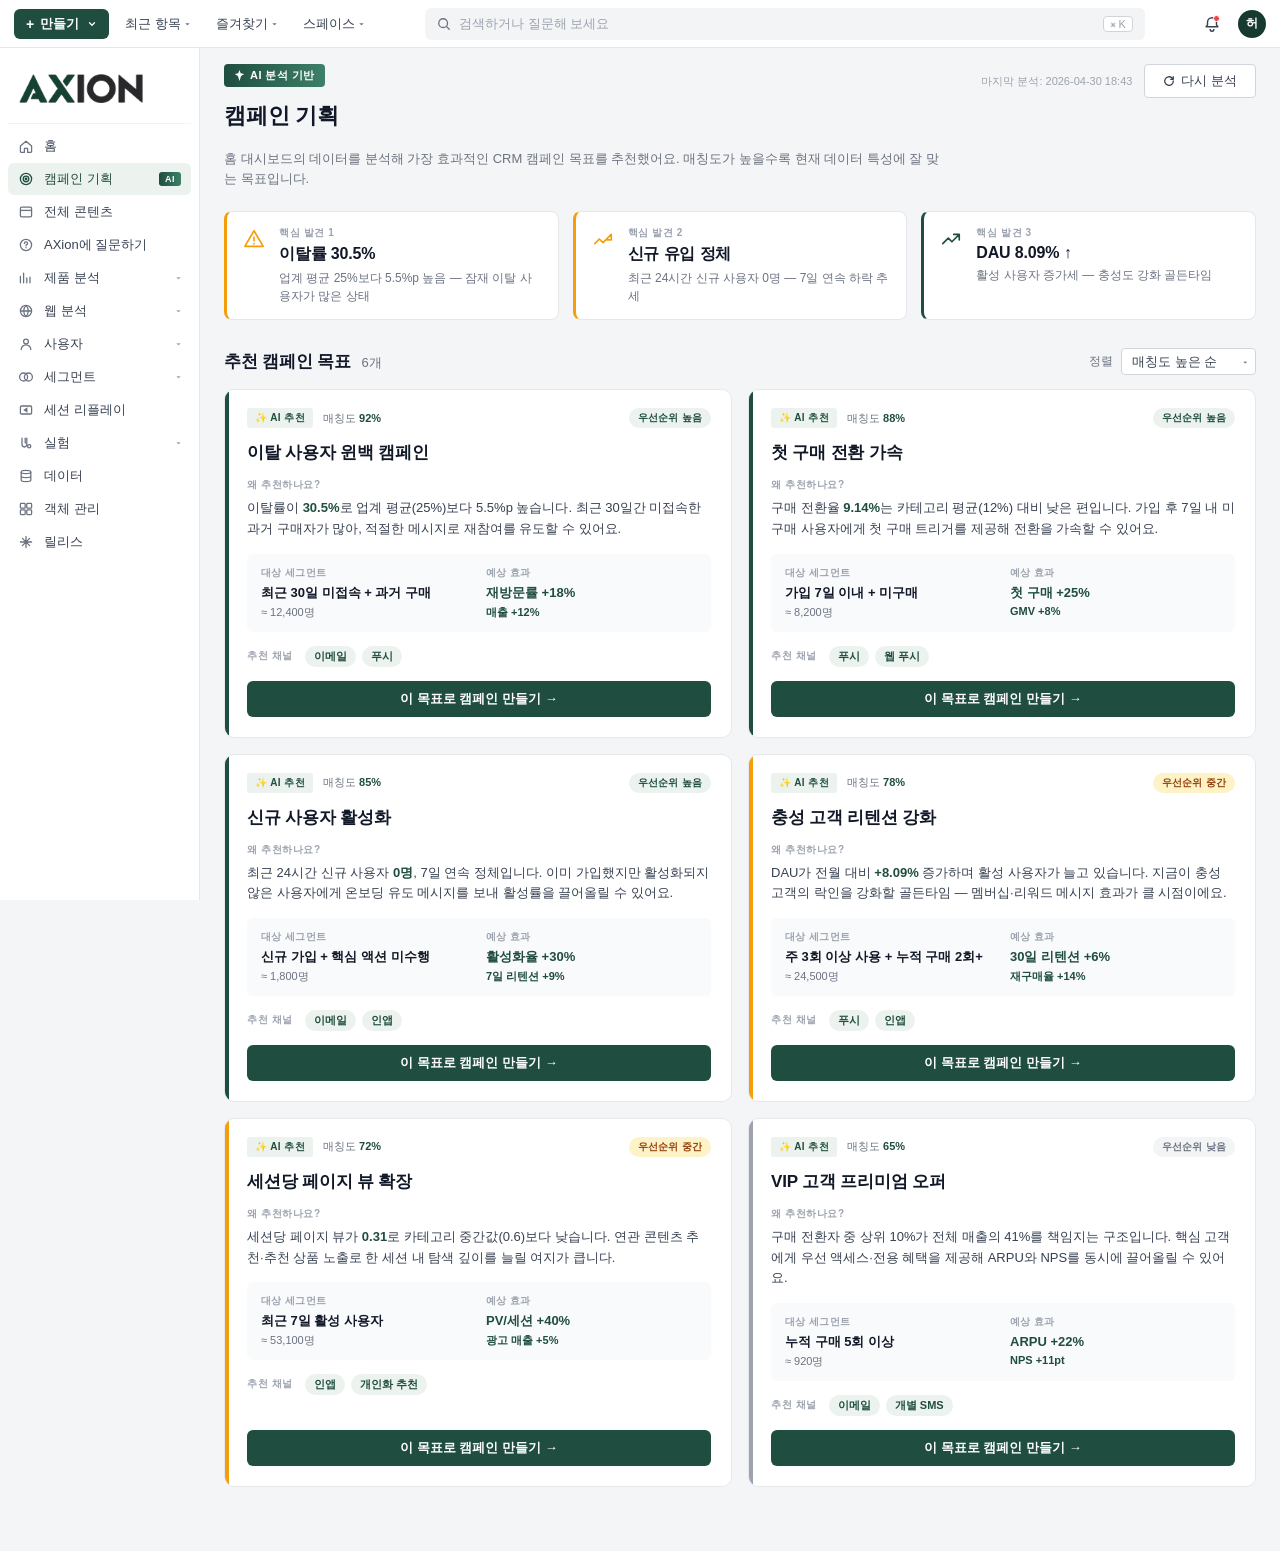
==== campaign-planning.html @ 99ae2fb6 "feat: add Campaign Planning page with AI-recommended CRM goals New campaign-planning.html sits direc" ====
<!DOCTYPE html>
<html lang="ko">
<head>
<meta charset="UTF-8" />
<meta name="viewport" content="width=device-width, initial-scale=1.0" />
<title>AXion — 캠페인 기획</title>
<link rel="stylesheet" href="styles.css" />
</head>
<body>
  <!-- ============ TOP HEADER ============ -->
  <header class="top-header">
    <div class="header-left">
      <button class="btn-create">
        <span class="plus">+</span> 만들기
        <svg class="caret" viewBox="0 0 12 12" width="10" height="10"><path d="M3 4.5l3 3 3-3" stroke="white" stroke-width="1.5" fill="none" stroke-linecap="round" stroke-linejoin="round"/></svg>
      </button>
      <button class="header-menu">최근 항목 <span class="caret-dark">▾</span></button>
      <button class="header-menu">즐겨찾기 <span class="caret-dark">▾</span></button>
      <button class="header-menu">스페이스 <span class="caret-dark">▾</span></button>
    </div>

    <div class="header-search">
      <svg class="search-icon" viewBox="0 0 16 16" width="14" height="14"><circle cx="7" cy="7" r="5" fill="none" stroke="#6b7280" stroke-width="1.5"/><path d="M11 11l3 3" stroke="#6b7280" stroke-width="1.5" stroke-linecap="round"/></svg>
      <input type="text" placeholder="검색하거나 질문해 보세요" />
      <span class="search-shortcut">⌘ K</span>
    </div>

    <div class="header-right">
      <button class="icon-btn">
        <svg viewBox="0 0 20 20" width="18" height="18" fill="none" stroke="#374151" stroke-width="1.6"><path d="M10 3a5 5 0 015 5v3l1.5 2H3.5L5 11V8a5 5 0 015-5z" stroke-linejoin="round"/><path d="M8 16a2 2 0 004 0" stroke-linecap="round"/></svg>
        <span class="badge-dot"></span>
      </button>
      <div class="avatar">허</div>
    </div>
  </header>

  <div class="app-shell">
    <!-- ============ SIDEBAR ============ -->
    <aside class="sidebar">
      <a href="index.html" class="brand" aria-label="AXion 홈">
        <img src="logo.png" alt="AXion" class="brand-img" />
      </a>
      <nav class="side-nav">
        <a href="index.html" class="nav-item">
          <svg viewBox="0 0 20 20" width="16" height="16" fill="none" stroke="currentColor" stroke-width="1.6"><path d="M3 10l7-6 7 6v7a1 1 0 01-1 1h-4v-5H8v5H4a1 1 0 01-1-1v-7z" stroke-linejoin="round"/></svg>
          홈
        </a>
        <a href="campaign-planning.html" class="nav-item active">
          <svg viewBox="0 0 20 20" width="16" height="16" fill="none" stroke="currentColor" stroke-width="1.6"><circle cx="10" cy="10" r="7"/><circle cx="10" cy="10" r="3.5"/><circle cx="10" cy="10" r="1" fill="currentColor"/></svg>
          캠페인 기획
          <span class="nav-badge">AI</span>
        </a>
        <a href="#" class="nav-item">
          <svg viewBox="0 0 20 20" width="16" height="16" fill="none" stroke="currentColor" stroke-width="1.6"><rect x="3" y="4" width="14" height="12" rx="1.5"/><path d="M3 8h14"/></svg>
          전체 콘텐츠
        </a>
        <a href="#" class="nav-item">
          <svg viewBox="0 0 20 20" width="16" height="16" fill="none" stroke="currentColor" stroke-width="1.6"><circle cx="10" cy="10" r="7"/><path d="M8 8a2 2 0 114 0c0 1-1 1.5-2 2v1m0 2v.5" stroke-linecap="round"/></svg>
          AXion에 질문하기
        </a>

        <a href="#" class="nav-item">
          <svg viewBox="0 0 20 20" width="16" height="16" fill="none" stroke="currentColor" stroke-width="1.6"><path d="M3 16V8m4 8V4m4 12v-6m4 6V9" stroke-linecap="round"/></svg>
          제품 분석
          <span class="chev">▾</span>
        </a>
        <a href="#" class="nav-item">
          <svg viewBox="0 0 20 20" width="16" height="16" fill="none" stroke="currentColor" stroke-width="1.6"><circle cx="10" cy="10" r="7"/><path d="M3 10h14M10 3a10 10 0 010 14M10 3a10 10 0 000 14"/></svg>
          웹 분석
          <span class="chev">▾</span>
        </a>
        <a href="#" class="nav-item">
          <svg viewBox="0 0 20 20" width="16" height="16" fill="none" stroke="currentColor" stroke-width="1.6"><circle cx="10" cy="7" r="3"/><path d="M4 17a6 6 0 0112 0" stroke-linecap="round"/></svg>
          사용자
          <span class="chev">▾</span>
        </a>
        <a href="segments.html" class="nav-item">
          <svg viewBox="0 0 20 20" width="16" height="16" fill="none" stroke="currentColor" stroke-width="1.6"><circle cx="7" cy="10" r="5"/><circle cx="13" cy="10" r="5"/></svg>
          세그먼트
          <span class="chev">▾</span>
        </a>
        <a href="#" class="nav-item">
          <svg viewBox="0 0 20 20" width="16" height="16" fill="none" stroke="currentColor" stroke-width="1.6"><rect x="3" y="5" width="14" height="10" rx="1.5"/><path d="M8 10l3-2v4l-3-2z" fill="currentColor"/></svg>
          세션 리플레이
        </a>
        <a href="#" class="nav-item">
          <svg viewBox="0 0 20 20" width="16" height="16" fill="none" stroke="currentColor" stroke-width="1.6"><path d="M5 4v8a3 3 0 006 0V4M9 4v6" stroke-linecap="round"/><circle cx="14" cy="14" r="2"/></svg>
          실험
          <span class="chev">▾</span>
        </a>

        <a href="#" class="nav-item">
          <svg viewBox="0 0 20 20" width="16" height="16" fill="none" stroke="currentColor" stroke-width="1.6"><ellipse cx="10" cy="5" rx="6" ry="2"/><path d="M4 5v10c0 1.1 2.7 2 6 2s6-.9 6-2V5M4 10c0 1.1 2.7 2 6 2s6-.9 6-2"/></svg>
          데이터
        </a>
        <a href="#" class="nav-item">
          <svg viewBox="0 0 20 20" width="16" height="16" fill="none" stroke="currentColor" stroke-width="1.6"><rect x="3" y="3" width="6" height="6" rx="1"/><rect x="11" y="3" width="6" height="6" rx="1"/><rect x="3" y="11" width="6" height="6" rx="1"/><rect x="11" y="11" width="6" height="6" rx="1"/></svg>
          객체 관리
        </a>
        <a href="#" class="nav-item">
          <svg viewBox="0 0 20 20" width="16" height="16" fill="none" stroke="currentColor" stroke-width="1.6"><path d="M10 3v14M3 10h14M5.5 5.5l9 9M14.5 5.5l-9 9" stroke-linecap="round"/></svg>
          릴리스
        </a>
      </nav>
    </aside>

    <!-- ============ MAIN CONTENT ============ -->
    <main class="main">
      <!-- Page header -->
      <div class="cp-header">
        <div class="cp-header-text">
          <span class="ai-badge">
            <svg viewBox="0 0 14 14" width="11" height="11" fill="white"><path d="M7 0l1.5 4L13 5l-4 2.5L7 14l-2-6.5L1 5l4.5-1z"/></svg>
            AI 분석 기반
          </span>
          <h1 class="page-title">캠페인 기획</h1>
          <p class="page-subtitle">홈 대시보드의 데이터를 분석해 가장 효과적인 CRM 캠페인 목표를 추천했어요. 매칭도가 높을수록 현재 데이터 특성에 잘 맞는 목표입니다.</p>
        </div>
        <div class="cp-actions">
          <span class="cp-meta">마지막 분석: 2026-04-30 18:43</span>
          <button class="btn-secondary">
            <svg viewBox="0 0 14 14" width="12" height="12" fill="none" stroke="currentColor" stroke-width="1.5"><path d="M12 7a5 5 0 11-1.5-3.5L12 5M12 2v3h-3" stroke-linecap="round" stroke-linejoin="round"/></svg>
            다시 분석
          </button>
        </div>
      </div>

      <!-- Insights row -->
      <section class="insights-row">
        <article class="insight-card insight-warn">
          <div class="insight-icon">
            <svg viewBox="0 0 24 24" width="22" height="22" fill="none" stroke="#f59e0b" stroke-width="1.8"><path d="M12 3l10 17H2L12 3z" stroke-linejoin="round"/><path d="M12 10v4M12 17v.5" stroke-linecap="round"/></svg>
          </div>
          <div class="insight-body">
            <div class="insight-label">핵심 발견 1</div>
            <h3 class="insight-title">이탈률 30.5%</h3>
            <p class="insight-desc">업계 평균 25%보다 5.5%p 높음 — 잠재 이탈 사용자가 많은 상태</p>
          </div>
        </article>

        <article class="insight-card insight-warn">
          <div class="insight-icon">
            <svg viewBox="0 0 24 24" width="22" height="22" fill="none" stroke="#f59e0b" stroke-width="1.8"><path d="M3 17l5-5 4 4 9-9M21 7v6h-6" stroke-linecap="round" stroke-linejoin="round"/></svg>
          </div>
          <div class="insight-body">
            <div class="insight-label">핵심 발견 2</div>
            <h3 class="insight-title">신규 유입 정체</h3>
            <p class="insight-desc">최근 24시간 신규 사용자 0명 — 7일 연속 하락 추세</p>
          </div>
        </article>

        <article class="insight-card insight-good">
          <div class="insight-icon">
            <svg viewBox="0 0 24 24" width="22" height="22" fill="none" stroke="#1f4d3f" stroke-width="1.8"><path d="M3 17l6-6 4 4 8-8M15 7h6v6" stroke-linecap="round" stroke-linejoin="round"/></svg>
          </div>
          <div class="insight-body">
            <div class="insight-label">핵심 발견 3</div>
            <h3 class="insight-title">DAU 8.09% ↑</h3>
            <p class="insight-desc">활성 사용자 증가세 — 충성도 강화 골든타임</p>
          </div>
        </article>
      </section>

      <!-- Goals header -->
      <div class="goals-head">
        <h2 class="goals-section-title">추천 캠페인 목표 <span class="goal-count">6개</span></h2>
        <div class="goals-controls">
          <span class="sort-label">정렬</span>
          <div class="filter-select-wrap">
            <select class="filter-select">
              <option>매칭도 높은 순</option>
              <option>우선순위 높은 순</option>
              <option>예상 효과 큰 순</option>
            </select>
          </div>
        </div>
      </div>

      <!-- Goals grid -->
      <div class="goals-grid">
        <!-- Goal 1: 이탈 윈백 -->
        <article class="goal-card priority-high-card">
          <header class="goal-header">
            <div class="goal-meta">
              <span class="ai-pill">✨ AI 추천</span>
              <span class="match-score">매칭도 <strong>92%</strong></span>
            </div>
            <span class="priority-pill priority-high">우선순위 높음</span>
          </header>

          <h3 class="goal-title">이탈 사용자 윈백 캠페인</h3>

          <div class="goal-section">
            <div class="goal-section-label">왜 추천하나요?</div>
            <p class="goal-reason">
              이탈률이 <strong>30.5%</strong>로 업계 평균(25%)보다 5.5%p 높습니다.
              최근 30일간 미접속한 과거 구매자가 많아, 적절한 메시지로 재참여를 유도할 수 있어요.
            </p>
          </div>

          <div class="goal-grid-meta">
            <div class="goal-meta-item">
              <div class="goal-meta-label">대상 세그먼트</div>
              <div class="goal-meta-value">최근 30일 미접속 + 과거 구매</div>
              <div class="goal-meta-sub">≈ 12,400명</div>
            </div>
            <div class="goal-meta-item">
              <div class="goal-meta-label">예상 효과</div>
              <div class="goal-meta-value impact">재방문률 +18%</div>
              <div class="goal-meta-sub impact-sub">매출 +12%</div>
            </div>
          </div>

          <div class="goal-channels">
            <span class="goal-section-label inline">추천 채널</span>
            <div class="channel-chips">
              <span class="channel-chip">이메일</span>
              <span class="channel-chip">푸시</span>
            </div>
          </div>

          <a href="segments.html" class="btn-primary goal-cta">이 목표로 캠페인 만들기 →</a>
        </article>

        <!-- Goal 2: 첫 구매 전환 -->
        <article class="goal-card priority-high-card">
          <header class="goal-header">
            <div class="goal-meta">
              <span class="ai-pill">✨ AI 추천</span>
              <span class="match-score">매칭도 <strong>88%</strong></span>
            </div>
            <span class="priority-pill priority-high">우선순위 높음</span>
          </header>

          <h3 class="goal-title">첫 구매 전환 가속</h3>

          <div class="goal-section">
            <div class="goal-section-label">왜 추천하나요?</div>
            <p class="goal-reason">
              구매 전환율 <strong>9.14%</strong>는 카테고리 평균(12%) 대비 낮은 편입니다.
              가입 후 7일 내 미구매 사용자에게 첫 구매 트리거를 제공해 전환을 가속할 수 있어요.
            </p>
          </div>

          <div class="goal-grid-meta">
            <div class="goal-meta-item">
              <div class="goal-meta-label">대상 세그먼트</div>
              <div class="goal-meta-value">가입 7일 이내 + 미구매</div>
              <div class="goal-meta-sub">≈ 8,200명</div>
            </div>
            <div class="goal-meta-item">
              <div class="goal-meta-label">예상 효과</div>
              <div class="goal-meta-value impact">첫 구매 +25%</div>
              <div class="goal-meta-sub impact-sub">GMV +8%</div>
            </div>
          </div>

          <div class="goal-channels">
            <span class="goal-section-label inline">추천 채널</span>
            <div class="channel-chips">
              <span class="channel-chip">푸시</span>
              <span class="channel-chip">웹 푸시</span>
            </div>
          </div>

          <a href="segments.html" class="btn-primary goal-cta">이 목표로 캠페인 만들기 →</a>
        </article>

        <!-- Goal 3: 신규 활성화 -->
        <article class="goal-card priority-high-card">
          <header class="goal-header">
            <div class="goal-meta">
              <span class="ai-pill">✨ AI 추천</span>
              <span class="match-score">매칭도 <strong>85%</strong></span>
            </div>
            <span class="priority-pill priority-high">우선순위 높음</span>
          </header>

          <h3 class="goal-title">신규 사용자 활성화</h3>

          <div class="goal-section">
            <div class="goal-section-label">왜 추천하나요?</div>
            <p class="goal-reason">
              최근 24시간 신규 사용자 <strong>0명</strong>, 7일 연속 정체입니다.
              이미 가입했지만 활성화되지 않은 사용자에게 온보딩 유도 메시지를 보내 활성률을 끌어올릴 수 있어요.
            </p>
          </div>

          <div class="goal-grid-meta">
            <div class="goal-meta-item">
              <div class="goal-meta-label">대상 세그먼트</div>
              <div class="goal-meta-value">신규 가입 + 핵심 액션 미수행</div>
              <div class="goal-meta-sub">≈ 1,800명</div>
            </div>
            <div class="goal-meta-item">
              <div class="goal-meta-label">예상 효과</div>
              <div class="goal-meta-value impact">활성화율 +30%</div>
              <div class="goal-meta-sub impact-sub">7일 리텐션 +9%</div>
            </div>
          </div>

          <div class="goal-channels">
            <span class="goal-section-label inline">추천 채널</span>
            <div class="channel-chips">
              <span class="channel-chip">이메일</span>
              <span class="channel-chip">인앱</span>
            </div>
          </div>

          <a href="segments.html" class="btn-primary goal-cta">이 목표로 캠페인 만들기 →</a>
        </article>

        <!-- Goal 4: 충성 고객 리텐션 -->
        <article class="goal-card priority-mid-card">
          <header class="goal-header">
            <div class="goal-meta">
              <span class="ai-pill">✨ AI 추천</span>
              <span class="match-score">매칭도 <strong>78%</strong></span>
            </div>
            <span class="priority-pill priority-mid">우선순위 중간</span>
          </header>

          <h3 class="goal-title">충성 고객 리텐션 강화</h3>

          <div class="goal-section">
            <div class="goal-section-label">왜 추천하나요?</div>
            <p class="goal-reason">
              DAU가 전월 대비 <strong>+8.09%</strong> 증가하며 활성 사용자가 늘고 있습니다.
              지금이 충성 고객의 락인을 강화할 골든타임 — 멤버십·리워드 메시지 효과가 클 시점이에요.
            </p>
          </div>

          <div class="goal-grid-meta">
            <div class="goal-meta-item">
              <div class="goal-meta-label">대상 세그먼트</div>
              <div class="goal-meta-value">주 3회 이상 사용 + 누적 구매 2회+</div>
              <div class="goal-meta-sub">≈ 24,500명</div>
            </div>
            <div class="goal-meta-item">
              <div class="goal-meta-label">예상 효과</div>
              <div class="goal-meta-value impact">30일 리텐션 +6%</div>
              <div class="goal-meta-sub impact-sub">재구매율 +14%</div>
            </div>
          </div>

          <div class="goal-channels">
            <span class="goal-section-label inline">추천 채널</span>
            <div class="channel-chips">
              <span class="channel-chip">푸시</span>
              <span class="channel-chip">인앱</span>
            </div>
          </div>

          <a href="segments.html" class="btn-primary goal-cta">이 목표로 캠페인 만들기 →</a>
        </article>

        <!-- Goal 5: 세션 길이 -->
        <article class="goal-card priority-mid-card">
          <header class="goal-header">
            <div class="goal-meta">
              <span class="ai-pill">✨ AI 추천</span>
              <span class="match-score">매칭도 <strong>72%</strong></span>
            </div>
            <span class="priority-pill priority-mid">우선순위 중간</span>
          </header>

          <h3 class="goal-title">세션당 페이지 뷰 확장</h3>

          <div class="goal-section">
            <div class="goal-section-label">왜 추천하나요?</div>
            <p class="goal-reason">
              세션당 페이지 뷰가 <strong>0.31</strong>로 카테고리 중간값(0.6)보다 낮습니다.
              연관 콘텐츠 추천·추천 상품 노출로 한 세션 내 탐색 깊이를 늘릴 여지가 큽니다.
            </p>
          </div>

          <div class="goal-grid-meta">
            <div class="goal-meta-item">
              <div class="goal-meta-label">대상 세그먼트</div>
              <div class="goal-meta-value">최근 7일 활성 사용자</div>
              <div class="goal-meta-sub">≈ 53,100명</div>
            </div>
            <div class="goal-meta-item">
              <div class="goal-meta-label">예상 효과</div>
              <div class="goal-meta-value impact">PV/세션 +40%</div>
              <div class="goal-meta-sub impact-sub">광고 매출 +5%</div>
            </div>
          </div>

          <div class="goal-channels">
            <span class="goal-section-label inline">추천 채널</span>
            <div class="channel-chips">
              <span class="channel-chip">인앱</span>
              <span class="channel-chip">개인화 추천</span>
            </div>
          </div>

          <a href="segments.html" class="btn-primary goal-cta">이 목표로 캠페인 만들기 →</a>
        </article>

        <!-- Goal 6: VIP -->
        <article class="goal-card priority-low-card">
          <header class="goal-header">
            <div class="goal-meta">
              <span class="ai-pill">✨ AI 추천</span>
              <span class="match-score">매칭도 <strong>65%</strong></span>
            </div>
            <span class="priority-pill priority-low">우선순위 낮음</span>
          </header>

          <h3 class="goal-title">VIP 고객 프리미엄 오퍼</h3>

          <div class="goal-section">
            <div class="goal-section-label">왜 추천하나요?</div>
            <p class="goal-reason">
              구매 전환자 중 상위 10%가 전체 매출의 41%를 책임지는 구조입니다.
              핵심 고객에게 우선 액세스·전용 혜택을 제공해 ARPU와 NPS를 동시에 끌어올릴 수 있어요.
            </p>
          </div>

          <div class="goal-grid-meta">
            <div class="goal-meta-item">
              <div class="goal-meta-label">대상 세그먼트</div>
              <div class="goal-meta-value">누적 구매 5회 이상</div>
              <div class="goal-meta-sub">≈ 920명</div>
            </div>
            <div class="goal-meta-item">
              <div class="goal-meta-label">예상 효과</div>
              <div class="goal-meta-value impact">ARPU +22%</div>
              <div class="goal-meta-sub impact-sub">NPS +11pt</div>
            </div>
          </div>

          <div class="goal-channels">
            <span class="goal-section-label inline">추천 채널</span>
            <div class="channel-chips">
              <span class="channel-chip">이메일</span>
              <span class="channel-chip">개별 SMS</span>
            </div>
          </div>

          <a href="segments.html" class="btn-primary goal-cta">이 목표로 캠페인 만들기 →</a>
        </article>
      </div>
    </main>
  </div>
</body>
</html>
---- styles.css ----
/* ========== RESET / BASE ========== */
* { box-sizing: border-box; margin: 0; padding: 0; }
html, body { height: 100%; }
body {
  font-family: 'Inter', -apple-system, BlinkMacSystemFont, 'Segoe UI', Roboto, 'Helvetica Neue', Arial, sans-serif;
  font-size: 13px;
  color: #1f2937;
  background: #f4f5f7;
  -webkit-font-smoothing: antialiased;
  -moz-osx-font-smoothing: grayscale;
}
a { color: inherit; text-decoration: none; }
button { font: inherit; cursor: pointer; border: none; background: none; }

/* ========== TOP HEADER ========== */
.top-header {
  height: 48px;
  background: #fff;
  border-bottom: 1px solid #e5e7eb;
  display: flex;
  align-items: center;
  padding: 0 14px;
  gap: 14px;
  position: sticky;
  top: 0;
  z-index: 50;
}
.header-left {
  display: flex;
  align-items: center;
  gap: 6px;
}
.btn-create {
  display: inline-flex;
  align-items: center;
  gap: 6px;
  background: #1f4d3f;
  color: white;
  font-weight: 600;
  font-size: 13px;
  padding: 6px 12px;
  border-radius: 6px;
  height: 30px;
}
.btn-create:hover { background: #163a30; }
.btn-create .plus { font-size: 14px; line-height: 1; }
.btn-create .caret { margin-left: 2px; }

.header-menu {
  color: #374151;
  font-size: 13px;
  padding: 6px 10px;
  border-radius: 6px;
  display: inline-flex;
  align-items: center;
  gap: 4px;
  height: 30px;
}
.header-menu:hover { background: #f3f4f6; }
.caret-dark { color: #6b7280; font-size: 10px; }

.header-search {
  flex: 1;
  max-width: 720px;
  margin: 0 auto;
  position: relative;
  display: flex;
  align-items: center;
  background: #f3f4f6;
  border-radius: 6px;
  padding: 0 12px;
  height: 32px;
}
.header-search:hover { background: #eceff3; }
.search-icon { flex-shrink: 0; }
.header-search input {
  flex: 1;
  border: none;
  background: transparent;
  outline: none;
  margin-left: 8px;
  font-size: 13px;
  color: #1f2937;
}
.header-search input::placeholder { color: #9ca3af; }
.search-shortcut {
  font-size: 11px;
  color: #9ca3af;
  border: 1px solid #d1d5db;
  padding: 1px 6px;
  border-radius: 4px;
  background: #fff;
}

.header-right {
  display: flex;
  align-items: center;
  gap: 10px;
}
.icon-btn {
  width: 32px;
  height: 32px;
  border-radius: 6px;
  display: inline-flex;
  align-items: center;
  justify-content: center;
  position: relative;
}
.icon-btn:hover { background: #f3f4f6; }
.badge-dot {
  position: absolute;
  top: 7px;
  right: 8px;
  width: 7px;
  height: 7px;
  border-radius: 50%;
  background: #ef4444;
  border: 1.5px solid #fff;
}
.avatar {
  width: 28px;
  height: 28px;
  border-radius: 50%;
  background: #163a30;
  color: white;
  font-weight: 600;
  font-size: 12px;
  display: inline-flex;
  align-items: center;
  justify-content: center;
}

/* ========== APP SHELL ========== */
.app-shell {
  display: grid;
  grid-template-columns: 200px 1fr;
  min-height: calc(100vh - 48px);
}

/* ========== SIDEBAR ========== */
.sidebar {
  background: #fff;
  border-right: 1px solid #e5e7eb;
  padding: 12px 8px;
  position: sticky;
  top: 48px;
  align-self: start;
  height: calc(100vh - 48px);
  overflow-y: auto;
}
.brand {
  display: flex;
  align-items: center;
  padding: 8px 8px 14px;
  margin-bottom: 6px;
  border-bottom: 1px solid #f1f3f5;
}
.brand-img {
  width: 130px;
  height: auto;
  display: block;
}

.side-nav { display: flex; flex-direction: column; gap: 1px; }
.nav-item {
  display: flex;
  align-items: center;
  gap: 10px;
  padding: 7px 10px;
  border-radius: 6px;
  color: #374151;
  font-size: 13px;
  font-weight: 500;
  position: relative;
}
.nav-item:hover { background: #f3f4f6; }
.nav-item.active {
  background: #ecf3ef;
  color: #1f4d3f;
}
.nav-item.active svg { color: #1f4d3f; }
.nav-item svg { flex-shrink: 0; color: #6b7280; }
.nav-item .chev {
  margin-left: auto;
  color: #9ca3af;
  font-size: 10px;
}

/* ========== MAIN ========== */
.main {
  padding: 16px 24px 40px;
  max-width: 1400px;
  width: 100%;
}
.project-tab {
  display: inline-flex;
  align-items: center;
  gap: 8px;
  margin-bottom: 8px;
}
.tab-pill {
  font-size: 13px;
  color: #374151;
  padding: 4px 10px;
  background: transparent;
  font-weight: 500;
}
.tab-icon {
  width: 24px;
  height: 24px;
  display: inline-flex;
  align-items: center;
  justify-content: center;
  border-radius: 4px;
}
.tab-icon:hover { background: #e5e7eb; }

.page-title {
  font-size: 22px;
  font-weight: 700;
  color: #111827;
  margin: 4px 0 18px;
  letter-spacing: -0.01em;
}
.page-title .wave { display: inline-block; }

/* ========== CARDS ========== */
.card {
  background: #fff;
  border: 1px solid #e5e7eb;
  border-radius: 8px;
  padding: 18px 20px;
}

/* ========== TOP GRID (stats + gauge) ========== */
.top-grid {
  display: grid;
  grid-template-columns: minmax(0, 2fr) minmax(0, 1fr);
  gap: 16px;
  margin-bottom: 16px;
}

.stat-chart-card { padding: 0; display: flex; flex-direction: column; }

.stat-tiles {
  display: grid;
  grid-template-columns: repeat(5, 1fr);
  border-bottom: 1px solid #e5e7eb;
}
.stat-tile {
  padding: 14px 16px;
  border-right: 1px solid #e5e7eb;
  cursor: pointer;
  position: relative;
}
.stat-tile:last-child { border-right: none; }
.stat-tile.active::before {
  content: "";
  position: absolute;
  left: 0; right: 0; bottom: -1px;
  height: 2px;
  background: #1f4d3f;
}
.stat-tile.active { background: #f6faf8; }
.stat-tile:hover { background: #f9fafb; }
.stat-label {
  font-size: 11px;
  color: #6b7280;
  margin-bottom: 6px;
  font-weight: 500;
}
.stat-value {
  font-size: 18px;
  font-weight: 700;
  color: #111827;
  display: flex;
  align-items: baseline;
  gap: 6px;
  flex-wrap: wrap;
}
.muted-sm { color: #9ca3af; font-size: 11px; font-weight: 400; }

.delta-up { color: #16a34a; font-size: 11px; font-weight: 600; }
.delta-down { color: #dc2626; font-size: 11px; font-weight: 600; }
.delta-flat { color: #9ca3af; font-size: 11px; font-weight: 600; }
.delta-up.small, .delta-down.small, .delta-flat.small { font-size: 12px; }

.chart-wrap { padding: 16px 20px 0; }
.line-chart { width: 100%; height: 220px; display: block; }

.card-foot {
  display: flex;
  justify-content: space-between;
  align-items: center;
  padding: 10px 20px 14px;
}
.link {
  color: #1f4d3f;
  font-size: 12px;
  font-weight: 500;
}
.link:hover { text-decoration: underline; }

/* ========== GAUGE CARD ========== */
.gauge-card { display: flex; flex-direction: column; }
.gauge-head {
  display: flex;
  justify-content: space-between;
  align-items: flex-start;
  gap: 8px;
  margin-bottom: 6px;
}
.gauge-title {
  font-size: 13px;
  font-weight: 600;
  color: #111827;
  display: inline-flex;
  align-items: center;
  gap: 6px;
}
.info { color: #9ca3af; font-size: 11px; }
.realtime-pill {
  display: inline-flex;
  align-items: center;
  gap: 5px;
  font-size: 11px;
  color: #6b7280;
  background: #f3f4f6;
  padding: 3px 8px;
  border-radius: 10px;
}
.pulse {
  width: 6px;
  height: 6px;
  border-radius: 50%;
  background: #22c55e;
  box-shadow: 0 0 0 0 rgba(34,197,94,0.6);
  animation: pulse 1.6s infinite;
}
@keyframes pulse {
  0%   { box-shadow: 0 0 0 0 rgba(34,197,94,0.6); }
  70%  { box-shadow: 0 0 0 6px rgba(34,197,94,0); }
  100% { box-shadow: 0 0 0 0 rgba(34,197,94,0); }
}

.gauge-wrap {
  flex: 1;
  display: flex;
  align-items: center;
  justify-content: center;
  padding: 4px 0 8px;
}
.gauge { width: 100%; max-width: 260px; height: auto; }

.gauge-stats {
  display: grid;
  grid-template-columns: 1fr 1fr;
  border-top: 1px solid #e5e7eb;
  margin: 0 -20px -18px;
}
.gauge-stat {
  padding: 14px 20px;
}
.gauge-stat:first-child { border-right: 1px solid #e5e7eb; }
.big-num {
  font-size: 22px;
  font-weight: 700;
  color: #111827;
  margin-top: 4px;
}

/* ========== TEMPLATES ========== */
.templates-card { margin-bottom: 16px; padding: 16px 20px; }
.templates-head {
  display: flex;
  justify-content: space-between;
  align-items: center;
  margin-bottom: 14px;
}
.section-title {
  font-size: 13px;
  font-weight: 600;
  color: #111827;
  display: inline-flex;
  align-items: center;
  gap: 6px;
}
.templates-row {
  display: grid;
  grid-template-columns: repeat(9, minmax(0, 1fr));
  gap: 10px;
}
.template { cursor: pointer; }
.thumb {
  border-radius: 6px;
  height: 72px;
  display: flex;
  align-items: center;
  justify-content: center;
  padding: 8px;
  margin-bottom: 6px;
  border: 1px solid transparent;
}
.template:hover .thumb { border-color: #b9d6c8; }
.thumb-purple    { background: #ede7ff; }
.thumb-pink      { background: #fce4ec; }
.thumb-pink-light{ background: #ffebee; }
.thumb-teal      { background: #e0f2f1; }
.thumb-mint      { background: #e0f7fa; }
.thumb-teal2     { background: #e0f2f1; }
.thumb-blue      { background: #e8eaf6; }
.thumb-mint2     { background: #e0f2f1; }
.thumb-purple2   { background: #ede7f6; }
.template-name {
  font-size: 11px;
  color: #374151;
  text-align: left;
  font-weight: 500;
}

/* ========== BOTTOM GRID ========== */
.bottom-grid {
  display: grid;
  grid-template-columns: repeat(3, minmax(0, 1fr));
  gap: 16px;
}
.metric-card { padding: 16px 18px; }
.metric-head {
  display: flex;
  justify-content: space-between;
  align-items: center;
  margin-bottom: 10px;
}
.metric-title {
  font-size: 13px;
  font-weight: 600;
  color: #111827;
}
.metric-num {
  font-size: 28px;
  font-weight: 700;
  color: #111827;
  display: flex;
  align-items: baseline;
  gap: 8px;
}
.metric-sub {
  margin-top: 2px;
  line-height: 1.4;
}
.mini-chart {
  width: 100%;
  height: 80px;
  margin-top: 12px;
  display: block;
}

.session-card {
  display: flex;
  flex-direction: column;
  justify-content: space-between;
}
.session-num {
  font-size: 56px;
  font-weight: 700;
  color: #111827;
  text-align: right;
  margin-top: 12px;
  letter-spacing: -0.02em;
}
.session-sub {
  text-align: right;
  margin-top: 4px;
}

/* ========== NAV SUB ITEM ========== */
.nav-item.nav-sub {
  padding-left: 38px;
  font-size: 12px;
  color: #6b7280;
  font-weight: 500;
}
.nav-item.nav-sub:hover { background: #f3f4f6; color: #1f4d3f; }

/* ========== SEGMENTS PAGE ========== */
.breadcrumb {
  font-size: 13px;
  color: #6b7280;
  margin-bottom: 6px;
}
.breadcrumb a { color: #6b7280; font-weight: 500; }
.breadcrumb a:hover { color: #1f4d3f; }
.breadcrumb .bc-sep { margin: 0 6px; color: #9ca3af; }
.breadcrumb span:last-child { color: #111827; font-weight: 500; }

.tab-strip {
  display: flex;
  border-bottom: 1px solid #e5e7eb;
  margin-bottom: 18px;
}
.tab {
  padding: 10px 18px;
  font-size: 13px;
  color: #6b7280;
  border-bottom: 2px solid transparent;
  display: inline-flex;
  align-items: center;
  gap: 6px;
  font-weight: 500;
  margin-bottom: -1px;
}
.tab:hover { color: #111827; }
.tab-active {
  color: #1f4d3f;
  border-bottom-color: #1f4d3f;
  background: #f6faf8;
  font-weight: 600;
}
.tab-close {
  color: #9ca3af;
  font-size: 14px;
  width: 16px;
  height: 16px;
  display: inline-flex;
  align-items: center;
  justify-content: center;
  border-radius: 50%;
}
.tab-close:hover { background: #e5e7eb; color: #1f2937; }

/* ----- Segment builder card ----- */
.segment-panel { padding: 0; overflow: hidden; }

.form-section {
  padding: 18px 22px;
  border-bottom: 1px solid #e5e7eb;
}
.form-section:last-of-type { border-bottom: none; }

.form-row {
  display: flex;
  align-items: center;
  gap: 18px;
}
.form-label-inline {
  font-size: 13px;
  font-weight: 700;
  color: #111827;
  min-width: 90px;
}
.check-line {
  display: inline-flex;
  align-items: center;
  gap: 8px;
  font-size: 13px;
  color: #374151;
  cursor: pointer;
}
.check-line input[type=checkbox] {
  accent-color: #1f4d3f;
  width: 14px;
  height: 14px;
  cursor: pointer;
}
.form-label {
  font-size: 14px;
  font-weight: 700;
  color: #111827;
}

.filters-head {
  display: flex;
  justify-content: space-between;
  align-items: center;
  margin-bottom: 14px;
}
.filters-meta {
  display: inline-flex;
  gap: 18px;
  font-size: 12px;
  align-items: center;
}
.meta-check {
  color: #16a34a;
  display: inline-flex;
  align-items: center;
  gap: 4px;
  font-weight: 500;
}
.meta-link {
  color: #1f4d3f;
  font-weight: 500;
  display: inline-flex;
  align-items: center;
  gap: 4px;
}
.meta-link:hover { text-decoration: underline; }

/* ----- Filter row ----- */
.filter-row {
  display: flex;
  align-items: center;
  gap: 10px;
  background: #fff;
  border: 1px solid #e5e7eb;
  border-radius: 6px;
  padding: 10px 12px;
  margin-bottom: 0;
}
.filter-row:hover { border-color: #d1d5db; }

.drag-handle {
  color: #9ca3af;
  cursor: grab;
  font-size: 12px;
  letter-spacing: -3px;
  user-select: none;
  padding: 0 4px;
}

.filter-fields {
  display: flex;
  flex: 1;
  gap: 8px;
  align-items: center;
  flex-wrap: wrap;
}

.filter-select-wrap {
  position: relative;
  display: inline-block;
}
.filter-select-wrap::after {
  content: "▾";
  position: absolute;
  right: 8px;
  top: 50%;
  transform: translateY(-50%);
  font-size: 9px;
  color: #6b7280;
  pointer-events: none;
}
.filter-select {
  padding: 5px 24px 5px 10px;
  border: 1px solid #d1d5db;
  border-radius: 4px;
  background: white;
  font-size: 13px;
  color: #374151;
  min-width: 100px;
  appearance: none;
  -webkit-appearance: none;
  cursor: pointer;
  font-family: inherit;
}
.filter-select:hover { border-color: #9ca3af; }
.filter-select:focus { outline: none; border-color: #1f4d3f; }

.filter-text {
  font-size: 13px;
  color: #374151;
  padding: 0 4px;
}

.filter-date {
  padding: 5px 10px;
  border: 1px solid #d1d5db;
  border-radius: 4px;
  font-size: 13px;
  font-family: inherit;
  width: 130px;
  color: #374151;
}
.filter-date:focus { outline: none; border-color: #1f4d3f; }

.btn-or {
  background: #1f4d3f;
  color: white;
  font-size: 12px;
  font-weight: 700;
  padding: 6px 14px;
  border-radius: 4px;
  display: inline-flex;
  align-items: center;
  gap: 5px;
  letter-spacing: 0.05em;
}
.btn-or:hover { background: #163a30; }
.btn-or svg { display: block; }

.btn-x {
  width: 26px;
  height: 26px;
  display: inline-flex;
  align-items: center;
  justify-content: center;
  border-radius: 4px;
  color: #9ca3af;
  font-size: 18px;
  line-height: 1;
}
.btn-x:hover { background: #fef2f2; color: #ef4444; }

/* ----- Connector (AND + reach bar) ----- */
.filter-connector {
  display: flex;
  align-items: center;
  gap: 14px;
  padding: 6px 0;
  margin: 4px 0;
}
.and-pill {
  background: #e5e7eb;
  color: #6b7280;
  font-size: 11px;
  font-weight: 700;
  padding: 3px 10px;
  border-radius: 3px;
  letter-spacing: 0.05em;
}
.reach-text {
  font-size: 12px;
  color: #6b7280;
  white-space: nowrap;
}
.reach-pct { color: #1f4d3f; font-weight: 600; }
.reach-bar {
  flex: 1;
  height: 8px;
  background: #f3f4f6;
  border-radius: 4px;
  overflow: hidden;
  min-width: 80px;
}
.reach-fill {
  height: 100%;
  background: #5fb3a5;
  border-radius: 4px;
  transition: width 0.3s ease;
}

/* ----- Add filter row ----- */
.add-filter-row {
  display: flex;
  align-items: center;
  gap: 10px;
  padding: 12px 0 0;
}
.btn-add {
  width: 26px;
  height: 26px;
  border-radius: 50%;
  background: #1f4d3f;
  color: white;
  display: inline-flex;
  align-items: center;
  justify-content: center;
  font-size: 16px;
  font-weight: 600;
}
.btn-add:hover { background: #163a30; }
.add-arrow { color: #6b7280; font-size: 9px; }
.add-link {
  color: #1f4d3f;
  font-weight: 600;
  font-size: 13px;
}
.add-link:hover { text-decoration: underline; }

.select-empty .filter-select {
  min-width: 220px;
  color: #9ca3af;
}

/* ----- Panel footer ----- */
.panel-footer {
  padding: 14px 22px;
  display: flex;
  justify-content: flex-end;
  gap: 10px;
  background: #f9fafb;
  border-top: 1px solid #e5e7eb;
}
.btn-secondary {
  background: white;
  border: 1px solid #d1d5db;
  padding: 7px 18px;
  border-radius: 4px;
  font-size: 13px;
  color: #374151;
  font-weight: 500;
  display: inline-flex;
  align-items: center;
  gap: 6px;
  cursor: pointer;
}
.btn-secondary:hover { background: #f3f4f6; }
.btn-primary {
  background: #1f4d3f;
  color: white;
  border: none;
  padding: 7px 28px;
  border-radius: 4px;
  font-size: 13px;
  font-weight: 600;
  cursor: pointer;
}
.btn-primary:hover { background: #163a30; }

/* ----- Reach summary table ----- */
.reach-summary {
  margin-top: 18px;
  border: 1px solid #e5e7eb;
  border-radius: 8px;
  overflow: hidden;
  background: white;
}
.reach-summary table {
  width: 100%;
  border-collapse: collapse;
}
.reach-summary th,
.reach-summary td {
  padding: 14px 18px;
  text-align: center;
  font-size: 13px;
  color: #374151;
}
.reach-summary thead th {
  font-weight: 600;
  background: #f3f4f6;
  color: #6b7280;
  border-bottom: 1px solid #e5e7eb;
}
.reach-summary tbody td {
  border-bottom: 1px solid #f3f4f6;
}
.reach-summary tbody td:first-child {
  text-align: left;
  font-weight: 500;
  color: #374151;
}
.info-inline { color: #9ca3af; font-size: 11px; margin-left: 4px; }

/* ========== NAV BADGE (AI tag) ========== */
.nav-badge {
  margin-left: auto;
  background: linear-gradient(90deg, #1f4d3f, #3d8068);
  color: white;
  font-size: 9px;
  font-weight: 700;
  letter-spacing: 0.05em;
  padding: 2px 6px;
  border-radius: 3px;
}

/* ========== CAMPAIGN PLANNING PAGE ========== */
.cp-header {
  display: flex;
  justify-content: space-between;
  align-items: flex-start;
  gap: 24px;
  margin-bottom: 22px;
}
.cp-header-text { flex: 1; }
.ai-badge {
  display: inline-flex;
  align-items: center;
  gap: 5px;
  background: linear-gradient(90deg, #1f4d3f 0%, #3d8068 100%);
  color: white;
  padding: 4px 10px;
  border-radius: 4px;
  font-size: 11px;
  font-weight: 700;
  letter-spacing: 0.04em;
  margin-bottom: 10px;
}
.page-subtitle {
  font-size: 13px;
  color: #6b7280;
  margin-top: 8px;
  max-width: 720px;
  line-height: 1.55;
}
.cp-actions {
  display: flex;
  align-items: center;
  gap: 12px;
  flex-shrink: 0;
}
.cp-meta {
  font-size: 11px;
  color: #9ca3af;
}

/* Insights row */
.insights-row {
  display: grid;
  grid-template-columns: repeat(3, minmax(0, 1fr));
  gap: 14px;
  margin-bottom: 28px;
}
.insight-card {
  background: white;
  border: 1px solid #e5e7eb;
  border-radius: 8px;
  padding: 14px 16px;
  display: flex;
  gap: 14px;
  border-left: 3px solid #9ca3af;
  align-items: flex-start;
}
.insight-warn { border-left-color: #f59e0b; }
.insight-good { border-left-color: #1f4d3f; }
.insight-icon {
  flex-shrink: 0;
  display: flex;
  align-items: center;
  justify-content: center;
  margin-top: 2px;
}
.insight-body { flex: 1; min-width: 0; }
.insight-label {
  font-size: 10px;
  color: #9ca3af;
  font-weight: 700;
  text-transform: uppercase;
  letter-spacing: 0.06em;
}
.insight-title {
  font-size: 16px;
  font-weight: 700;
  color: #111827;
  margin: 4px 0 4px;
  letter-spacing: -0.01em;
}
.insight-desc {
  font-size: 12px;
  color: #6b7280;
  line-height: 1.5;
}

/* Goals header */
.goals-head {
  display: flex;
  justify-content: space-between;
  align-items: center;
  margin-bottom: 14px;
}
.goals-section-title {
  font-size: 17px;
  font-weight: 700;
  color: #111827;
  letter-spacing: -0.01em;
}
.goal-count {
  font-size: 13px;
  color: #6b7280;
  font-weight: 500;
  margin-left: 6px;
}
.goals-controls {
  display: inline-flex;
  align-items: center;
  gap: 8px;
}
.sort-label {
  font-size: 12px;
  color: #6b7280;
  font-weight: 500;
}

/* Goals grid */
.goals-grid {
  display: grid;
  grid-template-columns: repeat(2, minmax(0, 1fr));
  gap: 16px;
  margin-bottom: 24px;
}

.goal-card {
  background: white;
  border: 1px solid #e5e7eb;
  border-radius: 10px;
  padding: 18px 20px 20px 22px;
  display: flex;
  flex-direction: column;
  gap: 14px;
  transition: border-color 0.15s ease, box-shadow 0.15s ease, transform 0.15s ease;
  position: relative;
  overflow: hidden;
}
.goal-card::before {
  content: "";
  position: absolute;
  top: 0; left: 0;
  width: 4px;
  height: 100%;
  background: #d1d5db;
}
.priority-high-card::before { background: #1f4d3f; }
.priority-mid-card::before { background: #f59e0b; }
.priority-low-card::before { background: #9ca3af; }
.goal-card:hover {
  border-color: #1f4d3f;
  box-shadow: 0 6px 16px rgba(31, 77, 63, 0.10);
  transform: translateY(-1px);
}

.goal-header {
  display: flex;
  justify-content: space-between;
  align-items: center;
  gap: 8px;
}
.goal-meta {
  display: inline-flex;
  align-items: center;
  gap: 10px;
}
.ai-pill {
  font-size: 10px;
  font-weight: 700;
  color: #1f4d3f;
  background: #ecf3ef;
  padding: 3px 8px;
  border-radius: 3px;
  letter-spacing: 0.04em;
}
.match-score {
  font-size: 11px;
  color: #6b7280;
  font-weight: 500;
}
.match-score strong { color: #1f4d3f; font-weight: 700; }

.priority-pill {
  font-size: 10px;
  font-weight: 700;
  padding: 3px 9px;
  border-radius: 10px;
  letter-spacing: 0.02em;
}
.priority-pill.priority-high {
  background: #ecf3ef;
  color: #1f4d3f;
}
.priority-pill.priority-mid {
  background: #fef3c7;
  color: #92400e;
}
.priority-pill.priority-low {
  background: #f3f4f6;
  color: #6b7280;
}

.goal-title {
  font-size: 17px;
  font-weight: 700;
  color: #111827;
  margin: 0;
  letter-spacing: -0.01em;
  line-height: 1.3;
}

.goal-section {
  display: flex;
  flex-direction: column;
  gap: 6px;
}
.goal-section-label {
  font-size: 10px;
  color: #9ca3af;
  font-weight: 700;
  text-transform: uppercase;
  letter-spacing: 0.06em;
}
.goal-section-label.inline {
  text-transform: uppercase;
  white-space: nowrap;
}
.goal-reason {
  font-size: 13px;
  color: #374151;
  line-height: 1.6;
}
.goal-reason strong {
  color: #1f4d3f;
  font-weight: 700;
}

.goal-grid-meta {
  display: grid;
  grid-template-columns: 1fr 1fr;
  gap: 14px;
  background: #f9fafb;
  border-radius: 6px;
  padding: 12px 14px;
}
.goal-meta-item { min-width: 0; }
.goal-meta-label {
  font-size: 10px;
  color: #9ca3af;
  font-weight: 700;
  letter-spacing: 0.04em;
  text-transform: uppercase;
  margin-bottom: 4px;
}
.goal-meta-value {
  font-size: 13px;
  color: #111827;
  font-weight: 600;
  line-height: 1.35;
}
.goal-meta-value.impact { color: #1f4d3f; font-weight: 700; }
.goal-meta-sub {
  font-size: 11px;
  color: #6b7280;
  margin-top: 3px;
}
.goal-meta-sub.impact-sub { color: #1f4d3f; font-weight: 600; }

.goal-channels {
  display: flex;
  align-items: center;
  gap: 12px;
  flex-wrap: wrap;
}
.channel-chips {
  display: inline-flex;
  gap: 6px;
  flex-wrap: wrap;
}
.channel-chip {
  font-size: 11px;
  background: #ecf3ef;
  color: #1f4d3f;
  padding: 3px 9px;
  border-radius: 11px;
  font-weight: 600;
}

.goal-cta {
  margin-top: auto;
  text-align: center;
  font-size: 13px;
  padding: 9px 16px;
  text-decoration: none;
  display: block;
  border-radius: 6px;
}

/* ========== RESPONSIVE ========== */
@media (max-width: 1180px) {
  .top-grid { grid-template-columns: 1fr; }
  .templates-row { grid-template-columns: repeat(5, 1fr); }
  .bottom-grid { grid-template-columns: 1fr 1fr; }
  .goals-grid { grid-template-columns: 1fr; }
  .insights-row { grid-template-columns: 1fr; }
}
@media (max-width: 760px) {
  .app-shell { grid-template-columns: 1fr; }
  .sidebar { display: none; }
  .stat-tiles { grid-template-columns: repeat(2, 1fr); }
  .stat-tile { border-bottom: 1px solid #e5e7eb; }
  .templates-row { grid-template-columns: repeat(2, 1fr); }
  .bottom-grid { grid-template-columns: 1fr; }
}
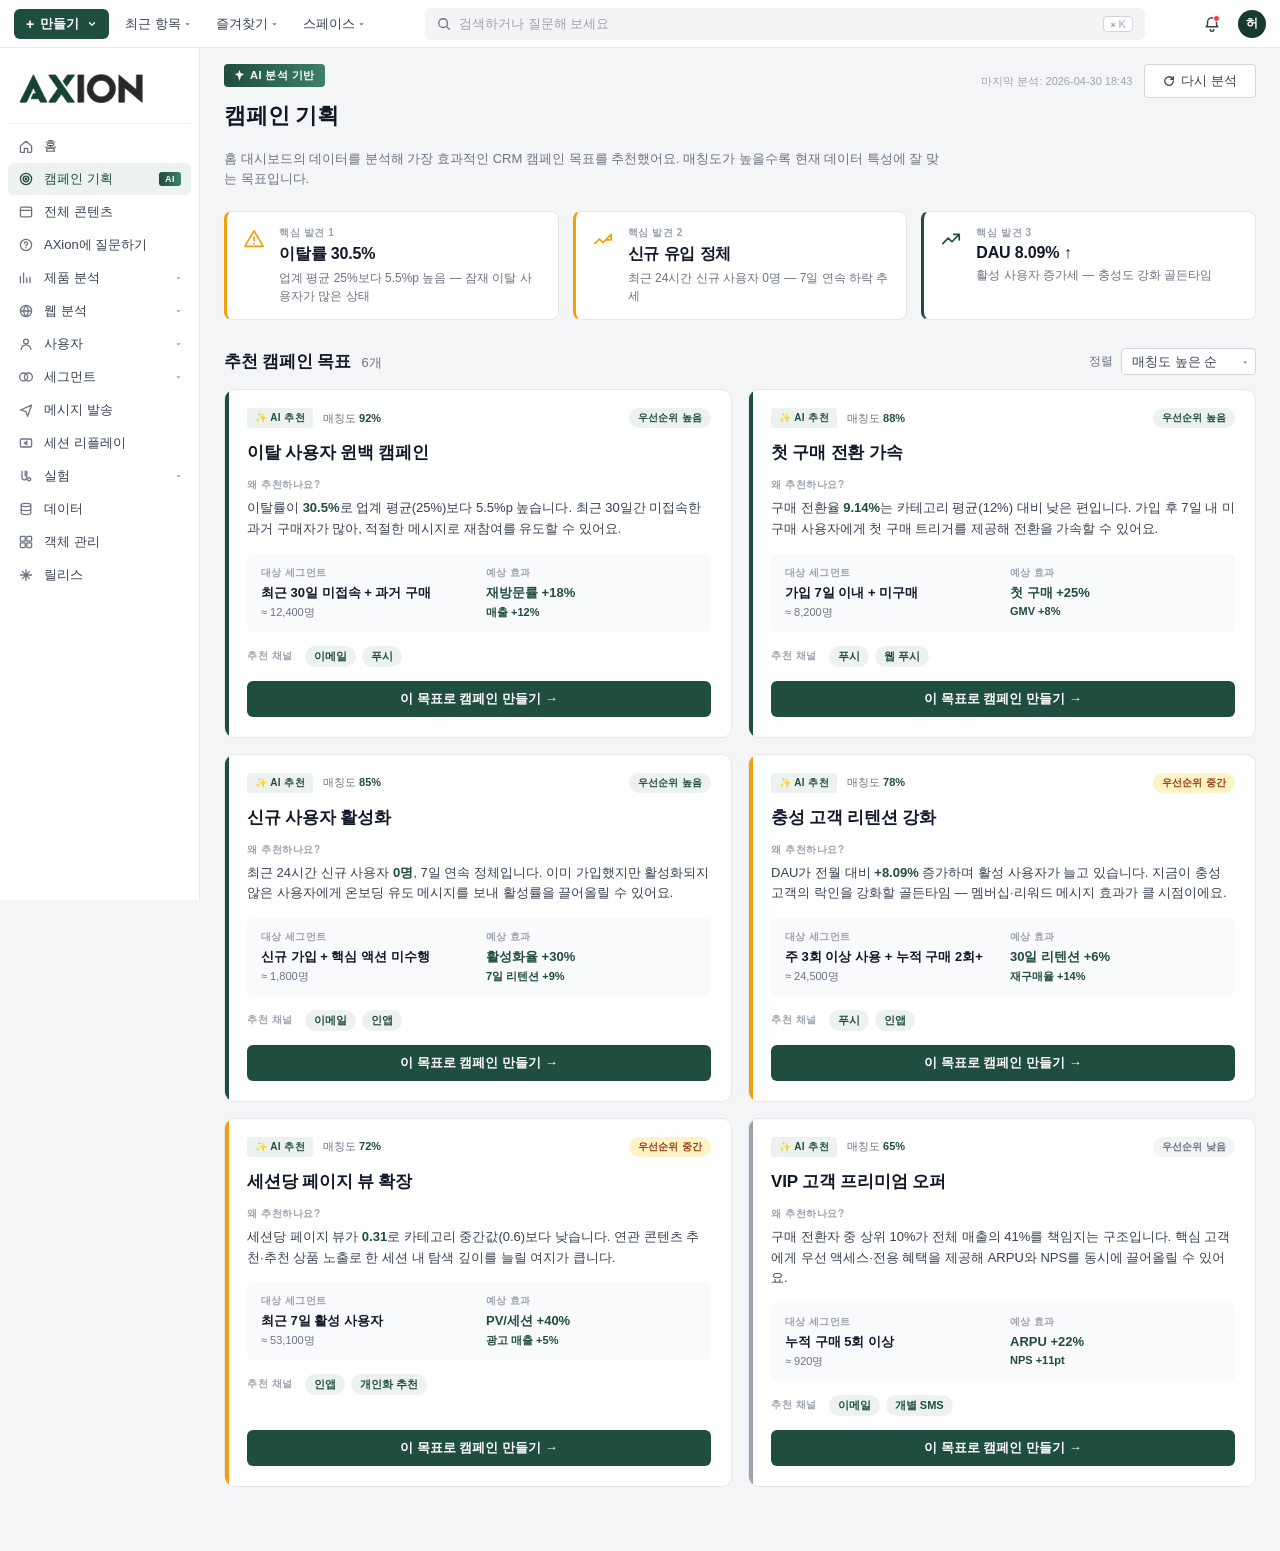
==== commit d5a59dde: "feat: add Messages page with journey canvas and settings panel New messages.html mirrors Braze's sen" ====
--- a/campaign-planning.html
+++ b/campaign-planning.html
@@ -79,6 +79,10 @@
           세그먼트
           <span class="chev">▾</span>
         </a>
+        <a href="messages.html" class="nav-item">
+          <svg viewBox="0 0 20 20" width="16" height="16" fill="none" stroke="currentColor" stroke-width="1.6"><path d="M3 10l14-6-5 14-2-6-7-2z" stroke-linejoin="round"/></svg>
+          메시지 발송
+        </a>
         <a href="#" class="nav-item">
           <svg viewBox="0 0 20 20" width="16" height="16" fill="none" stroke="currentColor" stroke-width="1.6"><rect x="3" y="5" width="14" height="10" rx="1.5"/><path d="M8 10l3-2v4l-3-2z" fill="currentColor"/></svg>
           세션 리플레이
--- a/styles.css
+++ b/styles.css
@@ -1151,6 +1151,459 @@
   border-radius: 6px;
 }
 
+/* ========== MESSAGES PAGE ========== */
+.main-flex {
+  display: flex;
+  flex-direction: column;
+  padding-bottom: 24px;
+}
+
+.msg-page-head {
+  display: flex;
+  justify-content: space-between;
+  align-items: flex-end;
+  gap: 16px;
+  margin-bottom: 16px;
+}
+.msg-title {
+  margin: 4px 0 0;
+  font-size: 22px;
+}
+.msg-actions {
+  display: flex;
+  gap: 8px;
+  align-items: center;
+}
+
+/* 2-pane workspace */
+.msg-workspace {
+  display: grid;
+  grid-template-columns: minmax(0, 1fr) 380px;
+  gap: 0;
+  background: #fafbfc;
+  border: 1px solid #e5e7eb;
+  border-radius: 10px;
+  overflow: hidden;
+  min-height: 620px;
+}
+
+/* ----- Journey wrap ----- */
+.journey-wrap {
+  position: relative;
+  background:
+    linear-gradient(#fafbfc, #fafbfc),
+    radial-gradient(circle, #e5e7eb 1px, transparent 1px);
+  background-size: auto, 18px 18px;
+  background-blend-mode: multiply;
+  overflow: hidden;
+  display: flex;
+  flex-direction: column;
+}
+/* dot grid bg */
+.journey-wrap::before {
+  content: "";
+  position: absolute;
+  inset: 0;
+  background-image: radial-gradient(#d1d5db 1px, transparent 1px);
+  background-size: 18px 18px;
+  opacity: 0.5;
+  pointer-events: none;
+}
+
+.journey-toolbar {
+  position: absolute;
+  top: 14px;
+  left: 14px;
+  z-index: 10;
+  background: white;
+  border: 1px solid #e5e7eb;
+  border-radius: 6px;
+  padding: 4px;
+  display: inline-flex;
+  align-items: center;
+  gap: 2px;
+  box-shadow: 0 1px 3px rgba(0,0,0,0.04);
+}
+.tool-btn {
+  width: 26px;
+  height: 26px;
+  display: inline-flex;
+  align-items: center;
+  justify-content: center;
+  border-radius: 4px;
+  color: #6b7280;
+  font-size: 13px;
+  cursor: pointer;
+}
+.tool-btn:hover { background: #f3f4f6; color: #1f4d3f; }
+.tool-btn.active { background: #ecf3ef; color: #1f4d3f; }
+.tool-divider {
+  width: 1px;
+  height: 16px;
+  background: #e5e7eb;
+  margin: 0 4px;
+}
+.tool-zoom {
+  font-size: 11px;
+  color: #6b7280;
+  padding: 0 8px;
+  font-weight: 500;
+}
+
+/* canvas */
+.journey-canvas {
+  position: relative;
+  flex: 1;
+  width: 100%;
+  height: 100%;
+  min-height: 600px;
+}
+.journey-lines {
+  position: absolute;
+  inset: 0;
+  width: 100%;
+  height: 100%;
+  pointer-events: none;
+}
+.journey-lines path {
+  fill: none;
+  stroke: #cbd5e1;
+  stroke-width: 1.5;
+}
+.journey-lines path.line-selected {
+  stroke: #1f4d3f;
+  stroke-width: 1.8;
+}
+.journey-lines path.line-faded {
+  stroke: #e5e7eb;
+  stroke-dasharray: 4 4;
+}
+
+/* nodes */
+.j-node {
+  position: absolute;
+  background: white;
+  border: 1px solid #e5e7eb;
+  border-radius: 8px;
+  padding: 10px 12px;
+  display: flex;
+  align-items: center;
+  gap: 10px;
+  box-shadow: 0 1px 3px rgba(0,0,0,0.05);
+  z-index: 2;
+  cursor: pointer;
+  transition: border-color 0.12s ease, box-shadow 0.12s ease;
+}
+.j-node:hover {
+  border-color: #cbd5e1;
+  box-shadow: 0 2px 8px rgba(0,0,0,0.08);
+}
+.j-node.selected {
+  border: 2px solid #1f4d3f;
+  background: #f6faf8;
+  padding: 9px 11px;
+  box-shadow: 0 4px 12px rgba(31,77,63,0.15);
+}
+.j-node.faded {
+  opacity: 0.45;
+}
+.j-node.faded:hover { opacity: 0.65; }
+
+.node-start {
+  width: 240px;
+}
+.node-channel {
+  width: 240px;
+}
+.node-wait {
+  width: 200px;
+  background: #fffbeb;
+  border-color: #fde68a;
+  font-size: 12px;
+  color: #92400e;
+  padding: 8px 12px;
+  font-weight: 500;
+}
+.node-wait:hover { border-color: #fcd34d; }
+
+.node-icon {
+  width: 26px;
+  height: 26px;
+  border-radius: 5px;
+  display: inline-flex;
+  align-items: center;
+  justify-content: center;
+  flex-shrink: 0;
+}
+.node-icon-start { background: #1f4d3f; }
+.node-icon-kakao { background: #fbbf24; }
+.node-icon-push { background: #4f7cff; }
+.node-icon-sms { background: #10b981; }
+.node-icon-email { background: #ef4444; }
+
+.node-icon-small {
+  width: 18px;
+  height: 18px;
+  display: inline-flex;
+  align-items: center;
+  justify-content: center;
+  flex-shrink: 0;
+}
+
+.node-body {
+  flex: 1;
+  min-width: 0;
+}
+.node-row1 {
+  font-size: 13px;
+  font-weight: 600;
+  color: #111827;
+  line-height: 1.2;
+}
+.node-row2 {
+  font-size: 11px;
+  color: #6b7280;
+  margin-top: 3px;
+  white-space: nowrap;
+  overflow: hidden;
+  text-overflow: ellipsis;
+}
+.node-row2.mono {
+  font-family: ui-monospace, SFMono-Regular, Menlo, monospace;
+  color: #1f4d3f;
+  background: #ecf3ef;
+  padding: 2px 6px;
+  border-radius: 3px;
+  display: inline-block;
+}
+.node-menu {
+  color: #9ca3af;
+  font-size: 14px;
+  padding: 0 2px;
+  cursor: pointer;
+}
+.node-menu:hover { color: #374151; }
+
+.branch-pct {
+  position: absolute;
+  background: white;
+  border: 1px solid #e5e7eb;
+  border-radius: 11px;
+  padding: 2px 9px;
+  font-size: 10px;
+  color: #6b7280;
+  font-weight: 600;
+  z-index: 3;
+  box-shadow: 0 1px 2px rgba(0,0,0,0.04);
+}
+
+/* ----- Settings panel (right) ----- */
+.msg-settings {
+  background: white;
+  border-left: 1px solid #e5e7eb;
+  display: flex;
+  flex-direction: column;
+  max-height: calc(100vh - 48px - 100px);
+  overflow: hidden;
+}
+.settings-head {
+  display: flex;
+  align-items: center;
+  justify-content: space-between;
+  padding: 16px 20px;
+  border-bottom: 1px solid #e5e7eb;
+}
+.settings-title {
+  font-size: 15px;
+  font-weight: 700;
+  color: #111827;
+}
+.settings-close {
+  width: 26px;
+  height: 26px;
+  display: inline-flex;
+  align-items: center;
+  justify-content: center;
+  border-radius: 4px;
+  color: #9ca3af;
+  font-size: 18px;
+  cursor: pointer;
+  line-height: 1;
+}
+.settings-close:hover { background: #f3f4f6; color: #374151; }
+
+.settings-body {
+  flex: 1;
+  overflow-y: auto;
+  padding: 16px 20px;
+}
+.settings-body::-webkit-scrollbar { width: 6px; }
+.settings-body::-webkit-scrollbar-thumb { background: #d1d5db; border-radius: 3px; }
+
+.form-field {
+  margin-bottom: 16px;
+}
+.field-label {
+  display: block;
+  font-size: 12px;
+  font-weight: 600;
+  color: #374151;
+  margin-bottom: 6px;
+}
+.field-input {
+  width: 100%;
+  padding: 8px 12px;
+  border: 1px solid #d1d5db;
+  border-radius: 6px;
+  font-size: 13px;
+  color: #111827;
+  font-family: inherit;
+  background: white;
+}
+.field-input:focus {
+  outline: none;
+  border-color: #1f4d3f;
+  box-shadow: 0 0 0 3px rgba(31,77,63,0.08);
+}
+.field-select {
+  appearance: none;
+  -webkit-appearance: none;
+  background-image: url("data:image/svg+xml,%3Csvg xmlns='http://www.w3.org/2000/svg' viewBox='0 0 12 12'%3E%3Cpath d='M3 4.5l3 3 3-3' stroke='%236b7280' stroke-width='1.5' fill='none' stroke-linecap='round' stroke-linejoin='round'/%3E%3C/svg%3E");
+  background-repeat: no-repeat;
+  background-position: right 12px center;
+  background-size: 10px;
+  padding-right: 32px;
+  cursor: pointer;
+}
+.field-textarea {
+  resize: vertical;
+  min-height: 70px;
+  line-height: 1.5;
+}
+
+/* message preview card */
+.message-card {
+  border: 1px solid #e5e7eb;
+  border-radius: 8px;
+  overflow: hidden;
+  background: #f9fafb;
+}
+.msg-card-head {
+  background: white;
+  border-bottom: 1px solid #e5e7eb;
+  padding: 10px 12px;
+  display: flex;
+  align-items: center;
+  justify-content: space-between;
+  gap: 8px;
+}
+.preview-label {
+  font-size: 11px;
+  color: #9ca3af;
+  font-weight: 600;
+  text-transform: uppercase;
+  letter-spacing: 0.04em;
+}
+.platform-tabs {
+  display: inline-flex;
+  background: #f3f4f6;
+  border-radius: 6px;
+  padding: 2px;
+  gap: 2px;
+}
+.platform-tab {
+  padding: 4px 10px;
+  font-size: 11px;
+  font-weight: 600;
+  color: #6b7280;
+  border-radius: 4px;
+  display: inline-flex;
+  align-items: center;
+  gap: 4px;
+  cursor: pointer;
+}
+.platform-tab:hover { color: #1f4d3f; }
+.platform-tab.active {
+  background: white;
+  color: #1f4d3f;
+  box-shadow: 0 1px 2px rgba(0,0,0,0.06);
+}
+.tab-os-pill {
+  font-size: 10px;
+  background: #ecf3ef;
+  color: #1f4d3f;
+  padding: 1px 5px;
+  border-radius: 3px;
+  font-weight: 700;
+}
+.tab-os-caret {
+  font-size: 8px;
+  color: #6b7280;
+}
+
+.phone-mock {
+  padding: 18px 14px;
+  display: flex;
+  justify-content: center;
+}
+.phone-notif {
+  width: 100%;
+  background: white;
+  border-radius: 14px;
+  padding: 12px 14px;
+  display: flex;
+  gap: 10px;
+  box-shadow: 0 2px 8px rgba(0,0,0,0.08);
+}
+.phone-notif-icon {
+  width: 28px;
+  height: 28px;
+  border-radius: 6px;
+  background: #1f4d3f;
+  display: inline-flex;
+  align-items: center;
+  justify-content: center;
+  flex-shrink: 0;
+  margin-top: 2px;
+}
+.phone-notif-body { flex: 1; min-width: 0; }
+.phone-notif-meta {
+  display: flex;
+  justify-content: space-between;
+  align-items: center;
+  margin-bottom: 3px;
+}
+.phone-notif-app {
+  font-size: 11px;
+  color: #6b7280;
+  font-weight: 600;
+}
+.phone-notif-time {
+  font-size: 10px;
+  color: #9ca3af;
+}
+.phone-notif-title {
+  font-size: 13px;
+  font-weight: 700;
+  color: #111827;
+  margin-bottom: 3px;
+  line-height: 1.3;
+}
+.phone-notif-desc {
+  font-size: 12px;
+  color: #4b5563;
+  line-height: 1.5;
+}
+
+.settings-footer {
+  padding: 12px 20px;
+  border-top: 1px solid #e5e7eb;
+  display: flex;
+  justify-content: flex-end;
+  gap: 8px;
+  background: #f9fafb;
+}
+
 /* ========== RESPONSIVE ========== */
 @media (max-width: 1180px) {
   .top-grid { grid-template-columns: 1fr; }
@@ -1158,6 +1611,8 @@
   .bottom-grid { grid-template-columns: 1fr 1fr; }
   .goals-grid { grid-template-columns: 1fr; }
   .insights-row { grid-template-columns: 1fr; }
+  .msg-workspace { grid-template-columns: 1fr; }
+  .msg-settings { border-left: none; border-top: 1px solid #e5e7eb; max-height: none; }
 }
 @media (max-width: 760px) {
   .app-shell { grid-template-columns: 1fr; }
